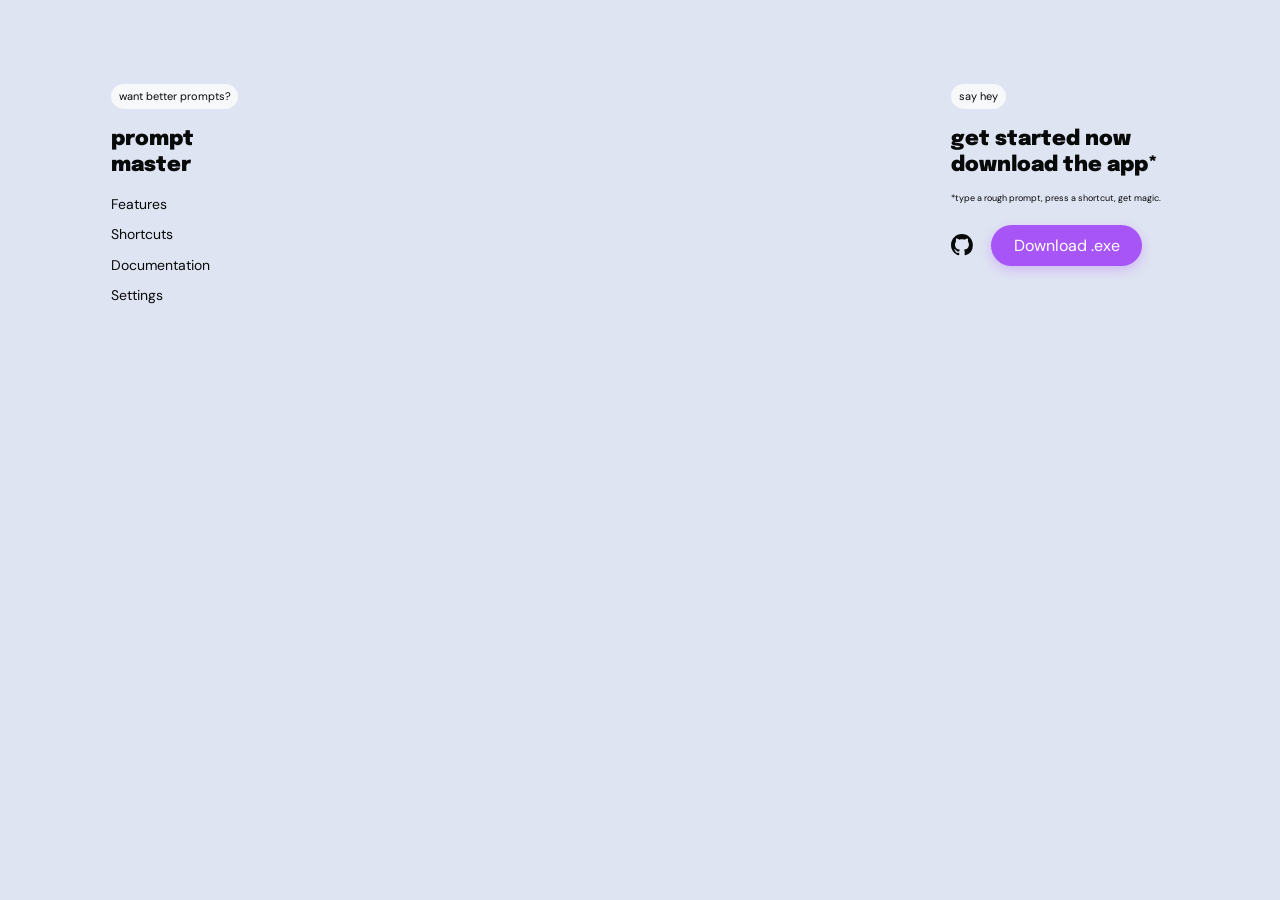
==== website/index.html @ a87ce12c "fix:ui changes(purple theme)" ====
<!DOCTYPE html>
<html lang="en">
<head>
  <meta charset="UTF-8">
  <meta name="viewport" content="width=device-width, initial-scale=1.0">
  <title>Prompt Master</title>
  <link rel="stylesheet" href="style.css">
</head>
<body>
  <footer class="footer" aria-label="Footer">
    <div class="footer-background" aria-hidden="true">
      <video id="bg-video" muted playsinline preload="auto" src="footer-scrub.mp4"></video>
    </div>
    
    <div class="jobs">
      <span class="tag">want better prompts?</span>
      <span class="headline job-title">prompt<br>master</span>
      <div class="footer-nav">
        <span>Features</span>
        <span>Shortcuts</span>
        <span>Documentation</span>
        <span>Settings</span>
      </div>
    </div>
    

    
    <div class="contact">
      <span class="tag">say hey</span>
      <div class="headline contact-links">
        <span>get started now</span>
        <span>download the app*</span>
      </div>
      <p class="note">*type a rough prompt, press a shortcut, get magic.</p>
      <div class="socials">
        <a href="https://github.com/sandeepm13/prompt-master" aria-label="GitHub" class="icon-link">
          <svg height="95" width="95" viewBox="0 0 16 16" fill="currentColor">
            <path d="M8 0C3.58 0 0 3.58 0 8c0 3.54 2.29 6.53 5.47 7.59.4.07.55-.17.55-.38 0-.19-.01-.82-.01-1.49-2.01.37-2.53-.49-2.69-.94-.09-.23-.48-.94-.82-1.13-.28-.15-.68-.52-.01-.53.63-.01 1.08.58 1.23.82.72 1.21 1.87.87 2.33.66.07-.52.28-.87.51-1.07-1.78-.2-3.64-.89-3.64-3.95 0-.87.31-1.59.82-2.15-.08-.2-.36-1.02.08-2.12 0 0 .67-.21 2.2.82.64-.18 1.32-.27 2-.27.68 0 1.36.09 2 .27 1.53-1.04 2.2-.82 2.2-.82.44 1.1.16 1.92.08 2.12.51.56.82 1.27.82 2.15 0 3.07-1.87 3.75-3.65 3.95.29.25.54.73.54 1.48 0 1.07-.01 1.93-.01 2.2 0 .21.15.46.55.38A8.013 8.013 0 0016 8c0-4.42-3.58-8-8-8z"></path>
          </svg>
        </a>
        <a href="https://github.com/sandeepm13/prompt-master/releases/download/downloads/MasterPrompt-Setup-1.0.0.exe" aria-label="Download" class="btn-download">Download .exe</a>
      </div>
    </div>
  </footer>

  <script src="script.js"></script>
</body>
</html>
---- website/style.css ----
@font-face{font-family:'DM Sans';src:url('fonts/DMSans-Regular.woff2') format('woff2');font-weight:400;font-style:normal;font-display:swap}
@font-face{font-family:Epilogue;src:url('fonts/Epilogue-Black.woff2') format('woff2');font-weight:900;font-style:normal;font-display:swap}
:root{--background:#dfe4f2;--foreground:#080909;font-family:'DM Sans',Arial,sans-serif;font-weight:400;color:var(--foreground);background:var(--background);font-synthesis:none}
*{box-sizing:border-box}
body{margin:0;min-height:100vh}
a{color:inherit;text-decoration:none}
a:focus-visible{outline:2px solid currentColor;outline-offset:6px}
.footer{position:relative;min-height:100vh;padding-top:6.54vw}
.jobs{margin-left:8.65vw;width:25vw}
.tag{display:inline-flex;align-items:center;border-radius:100px;background:#f7f8fa;padding:.39vw .61vw;font-size:.88vw;line-height:1.2;height:1.9vw;white-space:nowrap}
.headline{font-family:Epilogue,Arial,sans-serif;font-weight:900;font-size:1.66vw;line-height:1.2;letter-spacing:0}
.job-title{display:block;margin-top:1.45vw}
.footer-nav{display:flex;flex-direction:column;align-items:flex-start;gap:.93vw;margin-top:1.3vw;font-size:1.075vw;line-height:1.35}

.contact{position:absolute;left:74.3vw;top:6.54vw}
.contact-links{display:flex;flex-direction:column;align-items:flex-start;margin-top:1.45vw;white-space:nowrap}
.note{margin:1.05vw 0 0;font-size:.733vw;line-height:1.4;white-space:nowrap}
.socials{display:flex;align-items:center;gap:1.43vw;margin-top:1.61vw}
.socials .icon-link,.socials span,.socials svg{display:block;width:1.71vw;height:1.71vw; transition: transform 0.2s}
.socials .icon-link:hover {transform: scale(1.1)}
.btn-download {
  display: inline-flex;
  align-items: center;
  justify-content: center;
  background: #a855f7; /* Vibrant Purple */
  color: #ffffff;
  font-family: 'DM Sans', Arial, sans-serif;
  font-weight: 500;
  font-size: 1rem;
  padding: 0.6rem 1.4rem;
  border-radius: 99px;
  text-decoration: none;
  transition: transform 0.2s, background 0.2s;
  box-shadow: 0 4px 12px rgba(168, 85, 247, 0.3);
}
.btn-download:hover {
  background: #9333ea;
  transform: scale(1.05);
}

.footer{isolation:isolate;overflow:hidden}
.footer-background{position:absolute;inset:0;z-index:-1;pointer-events:none}
.footer-background video{position:absolute;inset:0;display:block;width:100%;height:100%;object-fit:cover;object-position:center}

@media(max-width:700px){
  :root{--background:#f0eefa;background:var(--background)}
  body{background:var(--background)}
  .footer{display:flex;flex-direction:column;gap:36px;min-height:100svh;padding:40px 24px 0;background:var(--background)}

  .tag{height:30px;padding:6px 11px;font-size:14px}
  .headline{font-size:clamp(22px,6.3vw,30px);line-height:1.25}
  .job-title,.contact-links{margin-top:19px}
  .footer-nav{display:grid;grid-template-columns:1fr 1fr;gap:0 24px;margin-top:20px;font-size:17px;line-height:1.4}
  .footer-nav span{display:flex;align-items:center;min-height:44px}
  .contact{position:static;order:2;width:100%}
  .contact-links{gap:4px;white-space:normal}
  .note{max-width:34ch;margin:16px 0 0;font-size:14px;line-height:1.5;white-space:normal}
  .socials{gap:18px;margin-top:20px}
  .socials .icon-link, .socials span{display:flex;align-items:center;justify-content:center;width:44px;height:44px}
  .socials svg{width:30px;height:30px}
  .socials .icon-link:first-child{margin-left:-7px}
  .btn-download {font-size: 1.1rem; padding: 0.8rem 1.8rem;}
  .footer-background{position:relative;inset:auto;order:3;z-index:auto;flex:none;align-self:center;width:calc(100% + 48px);aspect-ratio:4/3;margin-top:-16px}
  .footer-background video{position:absolute;inset:0;width:100%;height:100%;object-fit:cover;object-position:center}
}
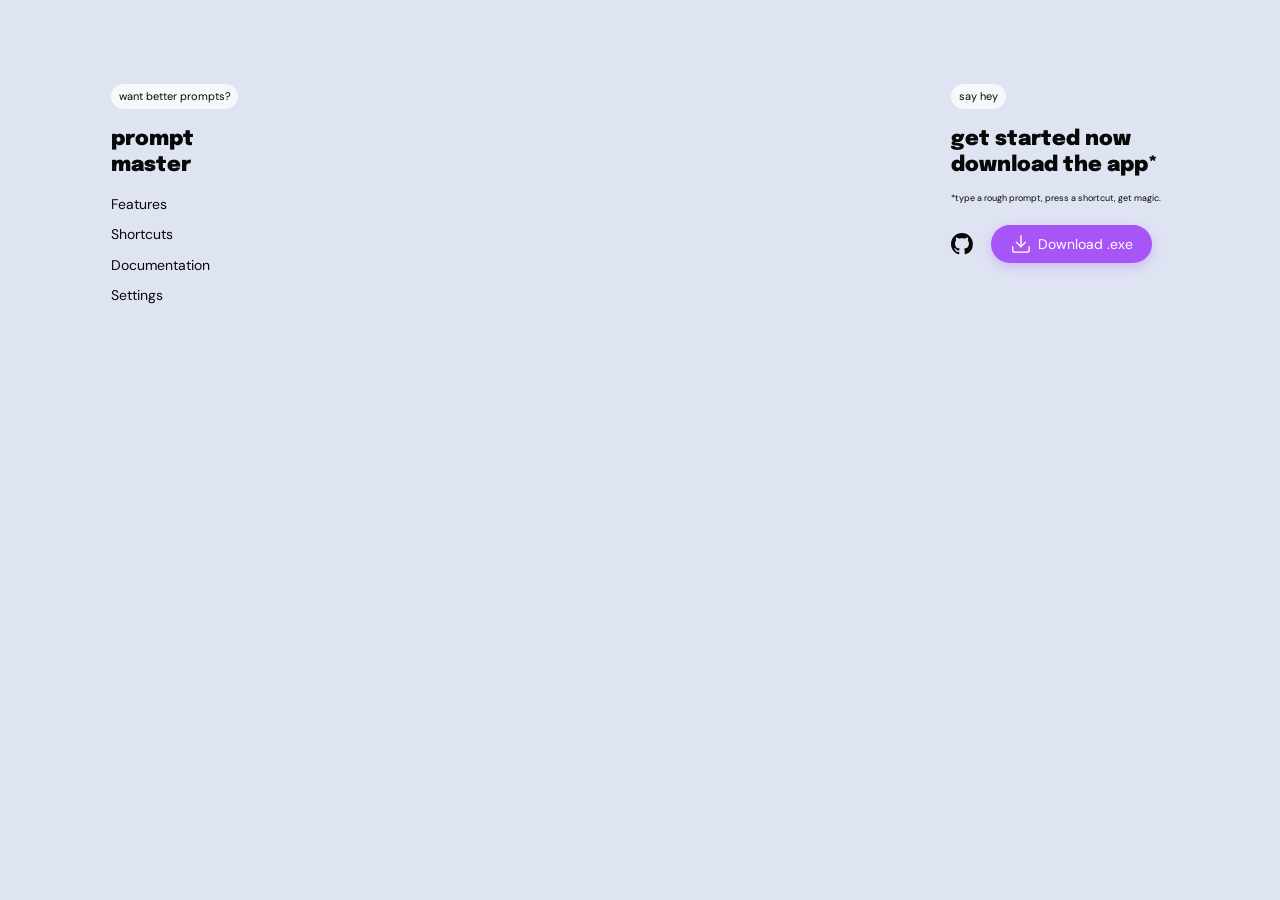
==== commit fd723f42: "fix:downlaod button styling" ====
--- a/website/index.html
+++ b/website/index.html
@@ -38,7 +38,17 @@
             <path d="M8 0C3.58 0 0 3.58 0 8c0 3.54 2.29 6.53 5.47 7.59.4.07.55-.17.55-.38 0-.19-.01-.82-.01-1.49-2.01.37-2.53-.49-2.69-.94-.09-.23-.48-.94-.82-1.13-.28-.15-.68-.52-.01-.53.63-.01 1.08.58 1.23.82.72 1.21 1.87.87 2.33.66.07-.52.28-.87.51-1.07-1.78-.2-3.64-.89-3.64-3.95 0-.87.31-1.59.82-2.15-.08-.2-.36-1.02.08-2.12 0 0 .67-.21 2.2.82.64-.18 1.32-.27 2-.27.68 0 1.36.09 2 .27 1.53-1.04 2.2-.82 2.2-.82.44 1.1.16 1.92.08 2.12.51.56.82 1.27.82 2.15 0 3.07-1.87 3.75-3.65 3.95.29.25.54.73.54 1.48 0 1.07-.01 1.93-.01 2.2 0 .21.15.46.55.38A8.013 8.013 0 0016 8c0-4.42-3.58-8-8-8z"></path>
           </svg>
         </a>
-        <a href="https://github.com/sandeepm13/prompt-master/releases/download/downloads/MasterPrompt-Setup-1.0.0.exe" aria-label="Download" class="btn-download">Download .exe</a>
+        <div class="download-wrapper">
+          <a href="https://github.com/sandeepm13/prompt-master/releases/download/downloads/MasterPrompt-Setup-1.0.0.exe" aria-label="Download" class="btn-download" id="download-btn">
+            <svg width="12" height="12" viewBox="0 0 24 24" fill="none" stroke="currentColor" stroke-width="1.5" stroke-linecap="round" stroke-linejoin="round" style="margin-right: 6px;">
+              <path d="M21 15v4a2 2 0 0 1-2 2H5a2 2 0 0 1-2-2v-4"></path>
+              <polyline points="7 10 12 15 17 10"></polyline>
+              <line x1="12" y1="15" x2="12" y2="3"></line>
+            </svg>
+            Download .exe
+          </a>
+          <span class="download-count" id="download-count">...</span>
+        </div>
       </div>
     </div>
   </footer>
--- a/website/style.css
+++ b/website/style.css
@@ -16,7 +16,7 @@
 .contact-links{display:flex;flex-direction:column;align-items:flex-start;margin-top:1.45vw;white-space:nowrap}
 .note{margin:1.05vw 0 0;font-size:.733vw;line-height:1.4;white-space:nowrap}
 .socials{display:flex;align-items:center;gap:1.43vw;margin-top:1.61vw}
-.socials .icon-link,.socials span,.socials svg{display:block;width:1.71vw;height:1.71vw; transition: transform 0.2s}
+.socials .icon-link,.socials svg{display:block;width:1.71vw;height:1.71vw; transition: transform 0.2s}
 .socials .icon-link:hover {transform: scale(1.1)}
 .btn-download {
   display: inline-flex;
@@ -26,8 +26,8 @@
   color: #ffffff;
   font-family: 'DM Sans', Arial, sans-serif;
   font-weight: 500;
-  font-size: 1rem;
-  padding: 0.6rem 1.4rem;
+  font-size: 0.9rem;
+  padding: 0.5rem 1.2rem;
   border-radius: 99px;
   text-decoration: none;
   transition: transform 0.2s, background 0.2s;
@@ -36,6 +36,21 @@
 .btn-download:hover {
   background: #9333ea;
   transform: scale(1.05);
+}
+.download-wrapper {
+  display: flex;
+  flex-direction: row;
+  align-items: center;
+  gap: 0.8vw;
+}
+.download-count {
+  font-family: 'DM Sans', Arial, sans-serif;
+  font-size: 0.85vw;
+  color: rgba(8, 9, 9, 0.6);
+  font-weight: 500;
+  white-space: nowrap !important;
+  flex-shrink: 0;
+  display: inline-block;
 }
 
 .footer{isolation:isolate;overflow:hidden}
@@ -56,10 +71,12 @@
   .contact-links{gap:4px;white-space:normal}
   .note{max-width:34ch;margin:16px 0 0;font-size:14px;line-height:1.5;white-space:normal}
   .socials{gap:18px;margin-top:20px}
-  .socials .icon-link, .socials span{display:flex;align-items:center;justify-content:center;width:44px;height:44px}
+  .socials .icon-link{display:flex;align-items:center;justify-content:center;width:44px;height:44px}
   .socials svg{width:30px;height:30px}
   .socials .icon-link:first-child{margin-left:-7px}
-  .btn-download {font-size: 1.1rem; padding: 0.8rem 1.8rem;}
+  .download-wrapper {gap: 12px;}
+  .download-count {font-size: 13px; white-space: nowrap !important; flex-shrink: 0;}
+  .btn-download {font-size: 1rem; padding: 0.6rem 1.4rem;}
   .footer-background{position:relative;inset:auto;order:3;z-index:auto;flex:none;align-self:center;width:calc(100% + 48px);aspect-ratio:4/3;margin-top:-16px}
   .footer-background video{position:absolute;inset:0;width:100%;height:100%;object-fit:cover;object-position:center}
 }
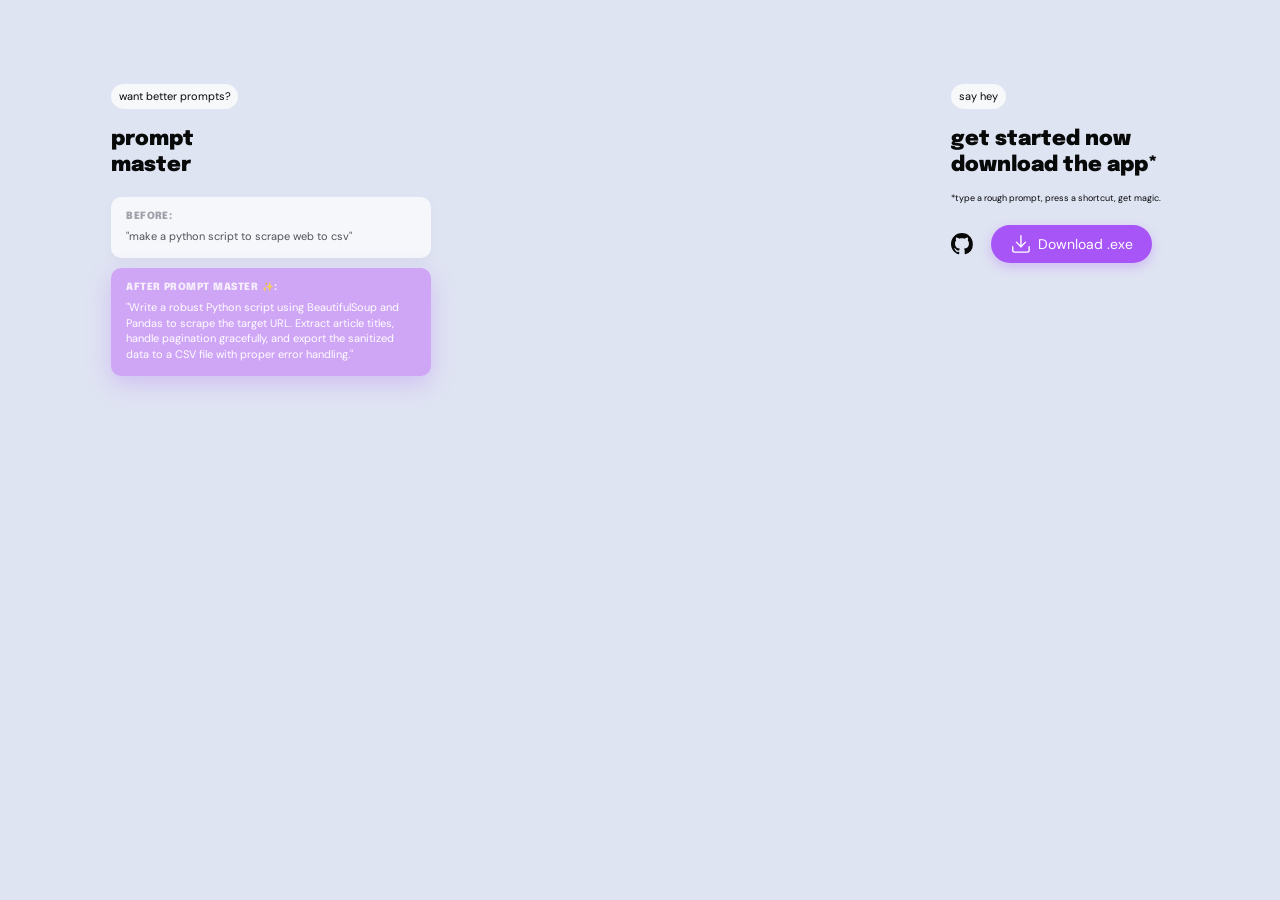
==== commit 43f21938: "fix:ui changes(before/after)" ====
--- a/website/index.html
+++ b/website/index.html
@@ -15,11 +15,15 @@
     <div class="jobs">
       <span class="tag">want better prompts?</span>
       <span class="headline job-title">prompt<br>master</span>
-      <div class="footer-nav">
-        <span>Features</span>
-        <span>Shortcuts</span>
-        <span>Documentation</span>
-        <span>Settings</span>
+      <div class="prompt-demo">
+        <div class="prompt-box raw">
+          <span class="prompt-label">Before:</span>
+          <p>"make a python script to scrape web to csv"</p>
+        </div>
+        <div class="prompt-box enhanced">
+          <span class="prompt-label">After Prompt Master ✨:</span>
+          <p>"Write a robust Python script using BeautifulSoup and Pandas to scrape the target URL. Extract article titles, handle pagination gracefully, and export the sanitized data to a CSV file with proper error handling."</p>
+        </div>
       </div>
     </div>
     
--- a/website/style.css
+++ b/website/style.css
@@ -10,7 +10,14 @@
 .tag{display:inline-flex;align-items:center;border-radius:100px;background:#f7f8fa;padding:.39vw .61vw;font-size:.88vw;line-height:1.2;height:1.9vw;white-space:nowrap}
 .headline{font-family:Epilogue,Arial,sans-serif;font-weight:900;font-size:1.66vw;line-height:1.2;letter-spacing:0}
 .job-title{display:block;margin-top:1.45vw}
-.footer-nav{display:flex;flex-direction:column;align-items:flex-start;gap:.93vw;margin-top:1.3vw;font-size:1.075vw;line-height:1.35}
+.prompt-demo{display:flex;flex-direction:column;gap:0.8vw;margin-top:1.5vw;}
+.prompt-box{padding:1vw 1.2vw;border-radius:0.8vw;font-size:0.85vw;line-height:1.45;box-shadow:0 4px 12px rgba(0,0,0,0.03);text-align:left;}
+.prompt-label{display:block;font-family:Epilogue,Arial,sans-serif;font-weight:900;font-size:0.75vw;margin-bottom:0.4vw;text-transform:uppercase;letter-spacing:0.05em;}
+.prompt-box.raw{background:rgba(255,255,255,0.7);color:#52525b;}
+.prompt-box.raw .prompt-label{color:#a1a1aa;}
+.prompt-box.enhanced{background:#cfa5f6;color:#ffffff;box-shadow:0 8px 24px rgba(168,85,247,0.25);}
+.prompt-box.enhanced .prompt-label{color:rgba(255,255,255,0.8);}
+.prompt-box p{margin:0;font-family:'DM Sans',Arial,sans-serif; font-style: italic;}
 
 .contact{position:absolute;left:74.3vw;top:6.54vw}
 .contact-links{display:flex;flex-direction:column;align-items:flex-start;margin-top:1.45vw;white-space:nowrap}
@@ -65,8 +72,9 @@
   .tag{height:30px;padding:6px 11px;font-size:14px}
   .headline{font-size:clamp(22px,6.3vw,30px);line-height:1.25}
   .job-title,.contact-links{margin-top:19px}
-  .footer-nav{display:grid;grid-template-columns:1fr 1fr;gap:0 24px;margin-top:20px;font-size:17px;line-height:1.4}
-  .footer-nav span{display:flex;align-items:center;min-height:44px}
+  .prompt-demo{gap:12px;margin-top:20px;}
+  .prompt-box{padding:16px 20px;border-radius:12px;font-size:14px;}
+  .prompt-label{font-size:11px;margin-bottom:6px;}
   .contact{position:static;order:2;width:100%}
   .contact-links{gap:4px;white-space:normal}
   .note{max-width:34ch;margin:16px 0 0;font-size:14px;line-height:1.5;white-space:normal}
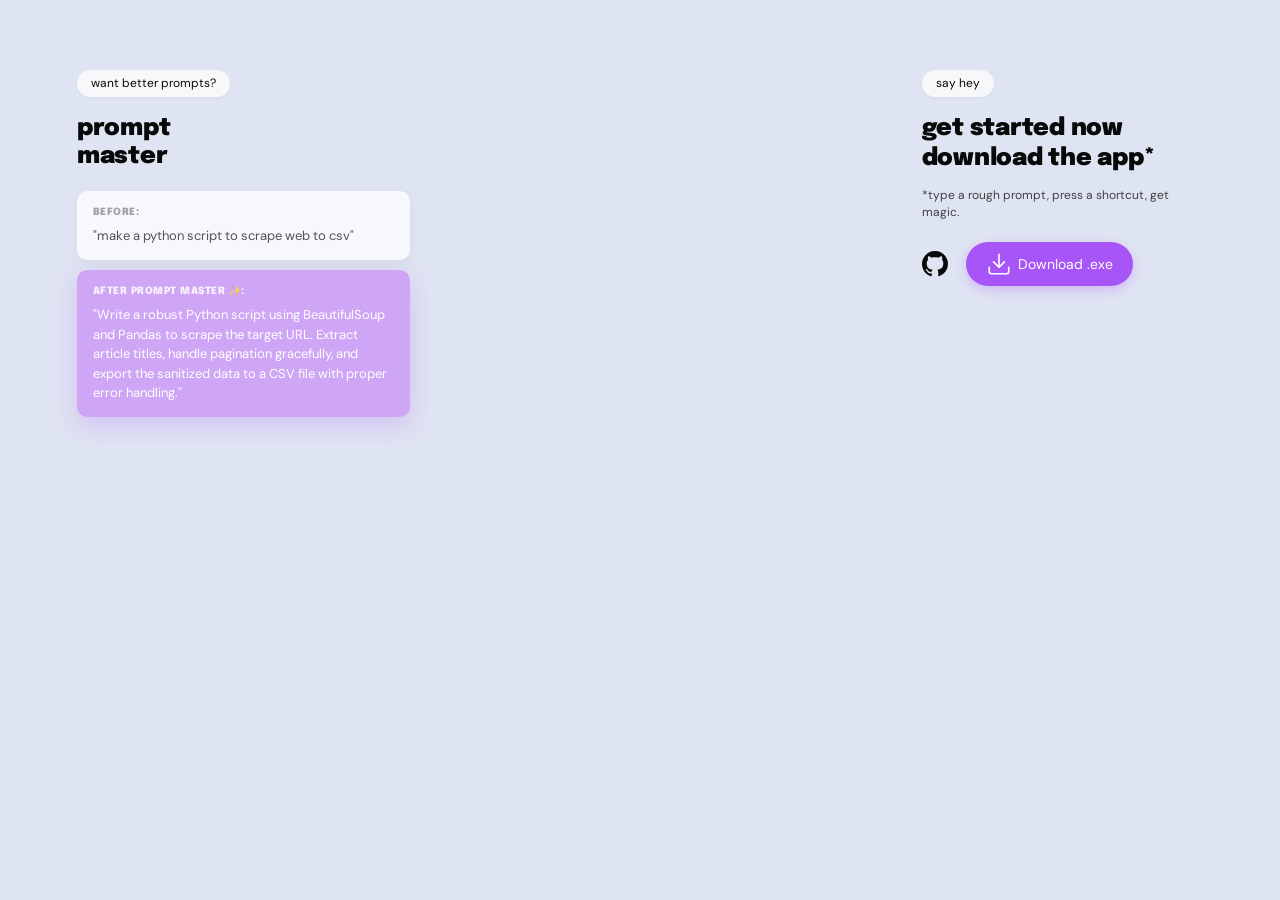
==== commit c9ceedd5: "fix(website): improve responsiveness across all breakpoints and clean up mobile layout" ====
--- a/website/index.html
+++ b/website/index.html
@@ -38,12 +38,12 @@
       <p class="note">*type a rough prompt, press a shortcut, get magic.</p>
       <div class="socials">
         <a href="https://github.com/sandeepm13/prompt-master" aria-label="GitHub" class="icon-link">
-          <svg height="95" width="95" viewBox="0 0 16 16" fill="currentColor">
+          <svg width="24" height="24" viewBox="0 0 16 16" fill="currentColor">
             <path d="M8 0C3.58 0 0 3.58 0 8c0 3.54 2.29 6.53 5.47 7.59.4.07.55-.17.55-.38 0-.19-.01-.82-.01-1.49-2.01.37-2.53-.49-2.69-.94-.09-.23-.48-.94-.82-1.13-.28-.15-.68-.52-.01-.53.63-.01 1.08.58 1.23.82.72 1.21 1.87.87 2.33.66.07-.52.28-.87.51-1.07-1.78-.2-3.64-.89-3.64-3.95 0-.87.31-1.59.82-2.15-.08-.2-.36-1.02.08-2.12 0 0 .67-.21 2.2.82.64-.18 1.32-.27 2-.27.68 0 1.36.09 2 .27 1.53-1.04 2.2-.82 2.2-.82.44 1.1.16 1.92.08 2.12.51.56.82 1.27.82 2.15 0 3.07-1.87 3.75-3.65 3.95.29.25.54.73.54 1.48 0 1.07-.01 1.93-.01 2.2 0 .21.15.46.55.38A8.013 8.013 0 0016 8c0-4.42-3.58-8-8-8z"></path>
           </svg>
         </a>
         <div class="download-wrapper">
-          <a href="https://github.com/sandeepm13/prompt-master/releases/download/downloads/MasterPrompt-Setup-1.0.0.exe" aria-label="Download" class="btn-download" id="download-btn">
+          <a href="https://github.com/sandeepm13/prompt-master/releases/download/download/MasterPrompt-Setup-2.0.0.exe" aria-label="Download" class="btn-download" id="download-btn">
             <svg width="12" height="12" viewBox="0 0 24 24" fill="none" stroke="currentColor" stroke-width="1.5" stroke-linecap="round" stroke-linejoin="round" style="margin-right: 6px;">
               <path d="M21 15v4a2 2 0 0 1-2 2H5a2 2 0 0 1-2-2v-4"></path>
               <polyline points="7 10 12 15 17 10"></polyline>
--- a/website/style.css
+++ b/website/style.css
@@ -1,90 +1,524 @@
-@font-face{font-family:'DM Sans';src:url('fonts/DMSans-Regular.woff2') format('woff2');font-weight:400;font-style:normal;font-display:swap}
-@font-face{font-family:Epilogue;src:url('fonts/Epilogue-Black.woff2') format('woff2');font-weight:900;font-style:normal;font-display:swap}
-:root{--background:#dfe4f2;--foreground:#080909;font-family:'DM Sans',Arial,sans-serif;font-weight:400;color:var(--foreground);background:var(--background);font-synthesis:none}
-*{box-sizing:border-box}
-body{margin:0;min-height:100vh}
-a{color:inherit;text-decoration:none}
-a:focus-visible{outline:2px solid currentColor;outline-offset:6px}
-.footer{position:relative;min-height:100vh;padding-top:6.54vw}
-.jobs{margin-left:8.65vw;width:25vw}
-.tag{display:inline-flex;align-items:center;border-radius:100px;background:#f7f8fa;padding:.39vw .61vw;font-size:.88vw;line-height:1.2;height:1.9vw;white-space:nowrap}
-.headline{font-family:Epilogue,Arial,sans-serif;font-weight:900;font-size:1.66vw;line-height:1.2;letter-spacing:0}
-.job-title{display:block;margin-top:1.45vw}
-.prompt-demo{display:flex;flex-direction:column;gap:0.8vw;margin-top:1.5vw;}
-.prompt-box{padding:1vw 1.2vw;border-radius:0.8vw;font-size:0.85vw;line-height:1.45;box-shadow:0 4px 12px rgba(0,0,0,0.03);text-align:left;}
-.prompt-label{display:block;font-family:Epilogue,Arial,sans-serif;font-weight:900;font-size:0.75vw;margin-bottom:0.4vw;text-transform:uppercase;letter-spacing:0.05em;}
-.prompt-box.raw{background:rgba(255,255,255,0.7);color:#52525b;}
-.prompt-box.raw .prompt-label{color:#a1a1aa;}
-.prompt-box.enhanced{background:#cfa5f6;color:#ffffff;box-shadow:0 8px 24px rgba(168,85,247,0.25);}
-.prompt-box.enhanced .prompt-label{color:rgba(255,255,255,0.8);}
-.prompt-box p{margin:0;font-family:'DM Sans',Arial,sans-serif; font-style: italic;}
-
-.contact{position:absolute;left:74.3vw;top:6.54vw}
-.contact-links{display:flex;flex-direction:column;align-items:flex-start;margin-top:1.45vw;white-space:nowrap}
-.note{margin:1.05vw 0 0;font-size:.733vw;line-height:1.4;white-space:nowrap}
-.socials{display:flex;align-items:center;gap:1.43vw;margin-top:1.61vw}
-.socials .icon-link,.socials svg{display:block;width:1.71vw;height:1.71vw; transition: transform 0.2s}
-.socials .icon-link:hover {transform: scale(1.1)}
+@font-face {
+  font-family: 'DM Sans';
+  src: url('fonts/DMSans-Regular.woff2') format('woff2');
+  font-weight: 400;
+  font-style: normal;
+  font-display: swap;
+}
+
+@font-face {
+  font-family: Epilogue;
+  src: url('fonts/Epilogue-Black.woff2') format('woff2');
+  font-weight: 900;
+  font-style: normal;
+  font-display: swap;
+}
+
+:root {
+  --background: #dfe4f2;
+  --foreground: #080909;
+  --accent: #a855f7;
+  --accent-hover: #9333ea;
+  --page-pad: clamp(20px, 4vw, 64px);
+  font-family: 'DM Sans', -apple-system, BlinkMacSystemFont, 'Segoe UI', Roboto, Helvetica, Arial, sans-serif;
+  font-weight: 400;
+  color: var(--foreground);
+  background: var(--background);
+  font-synthesis: none;
+}
+
+*, *::before, *::after {
+  box-sizing: border-box;
+}
+
+html, body {
+  margin: 0;
+  padding: 0;
+  width: 100%;
+  min-height: 100%;
+  background: var(--background);
+}
+
+body {
+  min-height: 100vh;
+  min-height: 100svh;
+  overflow-x: hidden;
+}
+
+a {
+  color: inherit;
+  text-decoration: none;
+}
+
+a:focus-visible {
+  outline: 2px solid currentColor;
+  outline-offset: 4px;
+}
+
+/* ==========================================================================
+   DESKTOP DEFAULT LAYOUT (> 1024px)
+   ========================================================================== */
+
+.footer {
+  position: relative;
+  min-height: 100vh;
+  min-height: 100svh;
+  display: flex;
+  justify-content: space-between;
+  align-items: flex-start;
+  padding: clamp(36px, 5.5vw, 80px) clamp(32px, 6vw, 120px);
+  isolation: isolate;
+  overflow-x: hidden;
+  overflow-y: auto;
+  box-sizing: border-box;
+}
+
+/* Background video */
+.footer-background {
+  position: absolute;
+  inset: 0;
+  z-index: 0;
+  pointer-events: none;
+}
+
+.footer-background video {
+  position: absolute;
+  inset: 0;
+  display: block;
+  width: 100%;
+  height: 100%;
+  object-fit: cover;
+  object-position: center;
+}
+
+/* Left Column: Jobs / Brand */
+.jobs {
+  position: relative;
+  z-index: 1;
+  flex: 0 1 clamp(320px, 26vw, 440px);
+  max-width: 440px;
+  margin: 0;
+}
+
+/* Right Column: Contact & Download */
+.contact {
+  position: relative;
+  z-index: 1;
+  flex: 0 1 clamp(280px, 22vw, 400px);
+  max-width: 400px;
+  margin: 0;
+}
+
+/* Tag */
+.tag {
+  display: inline-flex;
+  align-items: center;
+  border-radius: 100px;
+  background: #f7f8fa;
+  padding: 6px 14px;
+  font-size: clamp(12px, 0.85vw, 14px);
+  font-weight: 500;
+  line-height: 1.2;
+  white-space: nowrap;
+  width: fit-content;
+  box-shadow: 0 1px 3px rgba(0, 0, 0, 0.04);
+}
+
+/* Headlines */
+.headline {
+  font-family: Epilogue, Arial, sans-serif;
+  font-weight: 900;
+  font-size: clamp(24px, 1.66vw, 36px);
+  line-height: 1.2;
+  letter-spacing: -0.01em;
+}
+
+.job-title {
+  display: block;
+  margin-top: clamp(14px, 1.4vw, 22px);
+}
+
+.contact-links {
+  display: flex;
+  flex-direction: column;
+  align-items: flex-start;
+  margin-top: clamp(14px, 1.4vw, 22px);
+  gap: 2px;
+}
+
+/* Prompt Demo Cards */
+.prompt-demo {
+  display: flex;
+  flex-direction: column;
+  gap: clamp(10px, 0.8vw, 14px);
+  margin-top: clamp(16px, 1.5vw, 26px);
+}
+
+.prompt-box {
+  padding: clamp(14px, 1vw, 20px) clamp(16px, 1.2vw, 22px);
+  border-radius: clamp(10px, 0.8vw, 14px);
+  font-size: clamp(13px, 0.85vw, 15px);
+  line-height: 1.5;
+  box-shadow: 0 4px 14px rgba(0, 0, 0, 0.04);
+  text-align: left;
+}
+
+.prompt-label {
+  display: block;
+  font-family: Epilogue, Arial, sans-serif;
+  font-weight: 900;
+  font-size: clamp(10px, 0.72vw, 12px);
+  margin-bottom: 6px;
+  text-transform: uppercase;
+  letter-spacing: 0.05em;
+}
+
+.prompt-box.raw {
+  background: rgba(255, 255, 255, 0.75);
+  backdrop-filter: blur(8px);
+  -webkit-backdrop-filter: blur(8px);
+  color: #52525b;
+}
+
+.prompt-box.raw .prompt-label {
+  color: #a1a1aa;
+}
+
+.prompt-box.enhanced {
+  background: #cfa5f6;
+  color: #ffffff;
+  box-shadow: 0 8px 24px rgba(168, 85, 247, 0.25);
+}
+
+.prompt-box.enhanced .prompt-label {
+  color: rgba(255, 255, 255, 0.85);
+}
+
+.prompt-box p {
+  margin: 0;
+  font-family: 'DM Sans', Arial, sans-serif;
+  font-style: italic;
+  word-break: break-word;
+}
+
+/* Note */
+.note {
+  margin: clamp(12px, 1vw, 18px) 0 0;
+  font-size: clamp(12px, 0.75vw, 14px);
+  line-height: 1.45;
+  color: rgba(8, 9, 9, 0.75);
+  max-width: 36ch;
+}
+
+/* Socials & Download */
+.socials {
+  display: flex;
+  align-items: center;
+  flex-wrap: wrap;
+  gap: clamp(12px, 1.4vw, 22px);
+  margin-top: clamp(16px, 1.6vw, 26px);
+}
+
+.socials .icon-link,
+.socials svg {
+  display: block;
+  width: clamp(26px, 1.7vw, 32px);
+  height: clamp(26px, 1.7vw, 32px);
+  flex-shrink: 0;
+  transition: transform 0.2s;
+}
+
+.socials .icon-link:hover {
+  transform: scale(1.1);
+}
+
+.download-wrapper {
+  display: flex;
+  flex-direction: row;
+  align-items: center;
+  flex-wrap: wrap;
+  gap: clamp(8px, 0.8vw, 14px);
+}
+
 .btn-download {
   display: inline-flex;
   align-items: center;
   justify-content: center;
-  background: #a855f7; /* Vibrant Purple */
+  background: var(--accent);
   color: #ffffff;
   font-family: 'DM Sans', Arial, sans-serif;
   font-weight: 500;
-  font-size: 0.9rem;
-  padding: 0.5rem 1.2rem;
+  font-size: clamp(13px, 0.9rem, 15px);
+  padding: 0.55rem 1.25rem;
   border-radius: 99px;
   text-decoration: none;
   transition: transform 0.2s, background 0.2s;
   box-shadow: 0 4px 12px rgba(168, 85, 247, 0.3);
-}
+  white-space: nowrap;
+  flex-shrink: 0;
+}
+
 .btn-download:hover {
-  background: #9333ea;
-  transform: scale(1.05);
-}
-.download-wrapper {
-  display: flex;
-  flex-direction: row;
-  align-items: center;
-  gap: 0.8vw;
-}
+  background: var(--accent-hover);
+  transform: scale(1.04);
+}
+
 .download-count {
   font-family: 'DM Sans', Arial, sans-serif;
-  font-size: 0.85vw;
+  font-size: clamp(12px, 0.85vw, 14px);
   color: rgba(8, 9, 9, 0.6);
   font-weight: 500;
-  white-space: nowrap !important;
+  white-space: nowrap;
   flex-shrink: 0;
   display: inline-block;
 }
 
-.footer{isolation:isolate;overflow:hidden}
-.footer-background{position:absolute;inset:0;z-index:-1;pointer-events:none}
-.footer-background video{position:absolute;inset:0;display:block;width:100%;height:100%;object-fit:cover;object-position:center}
-
-@media(max-width:700px){
-  :root{--background:#f0eefa;background:var(--background)}
-  body{background:var(--background)}
-  .footer{display:flex;flex-direction:column;gap:36px;min-height:100svh;padding:40px 24px 0;background:var(--background)}
-
-  .tag{height:30px;padding:6px 11px;font-size:14px}
-  .headline{font-size:clamp(22px,6.3vw,30px);line-height:1.25}
-  .job-title,.contact-links{margin-top:19px}
-  .prompt-demo{gap:12px;margin-top:20px;}
-  .prompt-box{padding:16px 20px;border-radius:12px;font-size:14px;}
-  .prompt-label{font-size:11px;margin-bottom:6px;}
-  .contact{position:static;order:2;width:100%}
-  .contact-links{gap:4px;white-space:normal}
-  .note{max-width:34ch;margin:16px 0 0;font-size:14px;line-height:1.5;white-space:normal}
-  .socials{gap:18px;margin-top:20px}
-  .socials .icon-link{display:flex;align-items:center;justify-content:center;width:44px;height:44px}
-  .socials svg{width:30px;height:30px}
-  .socials .icon-link:first-child{margin-left:-7px}
-  .download-wrapper {gap: 12px;}
-  .download-count {font-size: 13px; white-space: nowrap !important; flex-shrink: 0;}
-  .btn-download {font-size: 1rem; padding: 0.6rem 1.4rem;}
-  .footer-background{position:relative;inset:auto;order:3;z-index:auto;flex:none;align-self:center;width:calc(100% + 48px);aspect-ratio:4/3;margin-top:-16px}
-  .footer-background video{position:absolute;inset:0;width:100%;height:100%;object-fit:cover;object-position:center}
-}
+/* ==========================================================================
+   TABLET BREAKPOINT (769px - 1024px)
+   ========================================================================== */
+
+@media (min-width: 769px) and (max-width: 1024px) {
+  :root {
+    --background: #f0eefa;
+  }
+
+  body {
+    background: var(--background);
+  }
+
+  .footer {
+    display: flex;
+    flex-wrap: wrap;
+    justify-content: space-between;
+    gap: 32px;
+    padding: 40px 32px 32px;
+    min-height: 100svh;
+    overflow-y: auto;
+    overflow-x: hidden;
+    background: var(--background);
+  }
+
+  .jobs {
+    order: 1;
+    flex: 1 1 calc(52% - 16px);
+    max-width: 460px;
+    min-width: 300px;
+  }
+
+  .contact {
+    order: 2;
+    flex: 1 1 calc(48% - 16px);
+    max-width: 400px;
+    min-width: 280px;
+  }
+
+  .headline {
+    font-size: clamp(24px, 3.2vw, 30px);
+  }
+
+  .footer-background {
+    order: 3;
+    position: relative;
+    inset: auto;
+    z-index: auto;
+    width: 100%;
+    max-width: 640px;
+    margin: 12px auto 0;
+    aspect-ratio: 16 / 10;
+    border-radius: 16px;
+    overflow: hidden;
+    box-shadow: 0 10px 30px rgba(0, 0, 0, 0.06);
+    flex-shrink: 0;
+  }
+
+  .footer-background video {
+    position: absolute;
+    inset: 0;
+    width: 100%;
+    height: 100%;
+    object-fit: cover;
+    object-position: center;
+  }
+}
+
+/* ==========================================================================
+   MOBILE BREAKPOINT (<= 768px)
+   ========================================================================== */
+
+@media (max-width: 768px) {
+  :root {
+    --background: #f0eefa;
+    --page-pad: 24px;
+  }
+
+  body {
+    background: var(--background);
+  }
+
+  .footer {
+    display: flex;
+    flex-direction: column;
+    justify-content: flex-start;
+    align-items: flex-start;
+    gap: 20px;
+    min-height: 100svh;
+    padding: 32px var(--page-pad) 28px;
+    overflow-y: auto;
+    overflow-x: hidden;
+    background: var(--background);
+  }
+
+  .jobs {
+    order: 1;
+    width: 100%;
+    max-width: 100%;
+    margin: 0;
+    flex: none;
+  }
+
+  .contact {
+    order: 2;
+    width: 100%;
+    max-width: 100%;
+    margin: 0;
+    flex: none;
+  }
+
+  .tag {
+    height: 30px;
+    padding: 6px 12px;
+    font-size: 13px;
+  }
+
+  .headline {
+    font-size: clamp(22px, 6vw, 30px);
+    line-height: 1.25;
+  }
+
+  .job-title,
+  .contact-links {
+    margin-top: 14px;
+  }
+
+  .contact-links {
+    gap: 4px;
+    white-space: normal;
+  }
+
+  .prompt-demo {
+    display: none;
+  }
+
+  .note {
+    max-width: 36ch;
+    margin: 12px 0 0;
+    font-size: 13px;
+    line-height: 1.5;
+    white-space: normal;
+  }
+
+  .socials {
+    display: flex;
+    align-items: center;
+    flex-wrap: wrap;
+    gap: 16px;
+    margin-top: 16px;
+  }
+
+  .socials .icon-link {
+    display: flex;
+    align-items: center;
+    justify-content: center;
+    width: 40px;
+    height: 40px;
+    flex-shrink: 0;
+  }
+
+  .socials svg {
+    width: 26px;
+    height: 26px;
+  }
+
+  .socials .icon-link:first-child {
+    margin-left: -5px;
+  }
+
+  .download-wrapper {
+    gap: 12px;
+    flex-wrap: wrap;
+  }
+
+  .download-count {
+    font-size: 13px;
+    white-space: nowrap;
+    flex-shrink: 0;
+  }
+
+  .btn-download {
+    font-size: 0.95rem;
+    padding: 0.55rem 1.3rem;
+  }
+
+  .footer-background {
+    order: 3;
+    position: relative;
+    inset: auto;
+    z-index: auto;
+    flex: none;
+    width: 100%;
+    max-width: 480px;
+    margin: 8px 0 0;
+    aspect-ratio: 16 / 10;
+    border-radius: 16px;
+    overflow: hidden;
+    box-shadow: 0 8px 24px rgba(0, 0, 0, 0.08);
+  }
+
+  .footer-background video {
+    position: absolute;
+    inset: 0;
+    width: 100%;
+    height: 100%;
+    object-fit: cover;
+    object-position: center;
+  }
+}
+
+/* ==========================================================================
+   EXTRA SMALL MOBILE (<= 380px)
+   ========================================================================== */
+
+@media (max-width: 380px) {
+  :root {
+    --page-pad: 16px;
+  }
+
+  .footer {
+    gap: 18px;
+    padding: 24px var(--page-pad) 20px;
+  }
+
+  .tag {
+    font-size: 12px;
+    height: 26px;
+    padding: 4px 10px;
+  }
+
+  .headline {
+    font-size: 21px;
+  }
+
+  .socials {
+    gap: 12px;
+    margin-top: 14px;
+  }
+
+  .btn-download {
+    font-size: 0.85rem;
+    padding: 0.5rem 1.1rem;
+  }
+
+  .download-count {
+    font-size: 12px;
+  }
+}
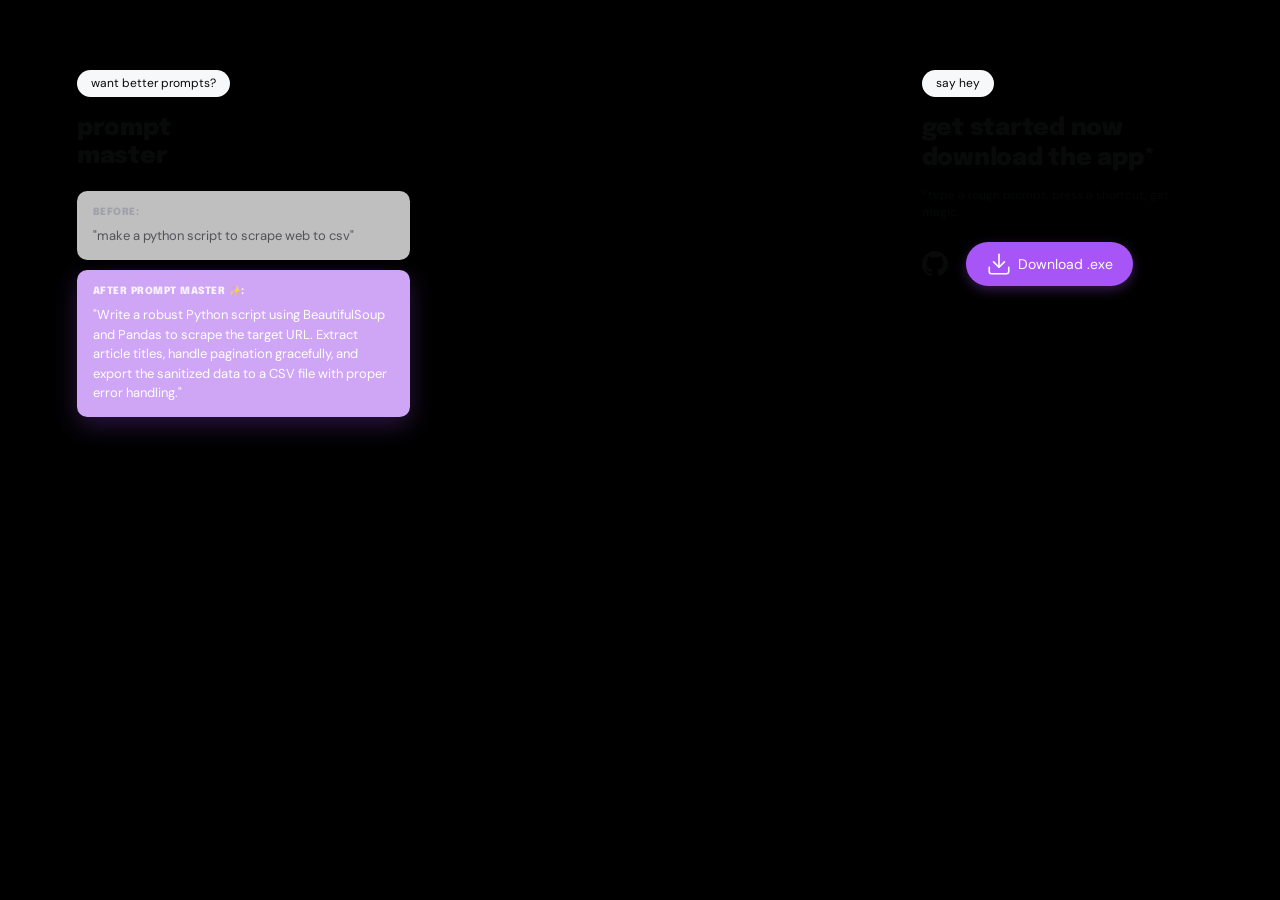
==== commit 7b201336: "fix(website): ensure video plays and displays reliably on iOS Safari and mobile" ====
--- a/website/index.html
+++ b/website/index.html
@@ -9,7 +9,7 @@
 <body>
   <footer class="footer" aria-label="Footer">
     <div class="footer-background" aria-hidden="true">
-      <video id="bg-video" muted playsinline preload="auto" src="footer-scrub.mp4"></video>
+      <video id="bg-video" autoplay loop muted playsinline webkit-playsinline preload="auto" poster="poster.jpg" src="footer-scrub.mp4#t=0.001"></video>
     </div>
     
     <div class="jobs">
--- a/website/style.css
+++ b/website/style.css
@@ -328,6 +328,7 @@
     border-radius: 16px;
     overflow: hidden;
     box-shadow: 0 10px 30px rgba(0, 0, 0, 0.06);
+    background: #dfe4f2 url('poster.jpg') center / cover no-repeat;
     flex-shrink: 0;
   }
 
@@ -472,6 +473,7 @@
     border-radius: 16px;
     overflow: hidden;
     box-shadow: 0 8px 24px rgba(0, 0, 0, 0.08);
+    background: #dfe4f2 url('poster.jpg') center / cover no-repeat;
   }
 
   .footer-background video {
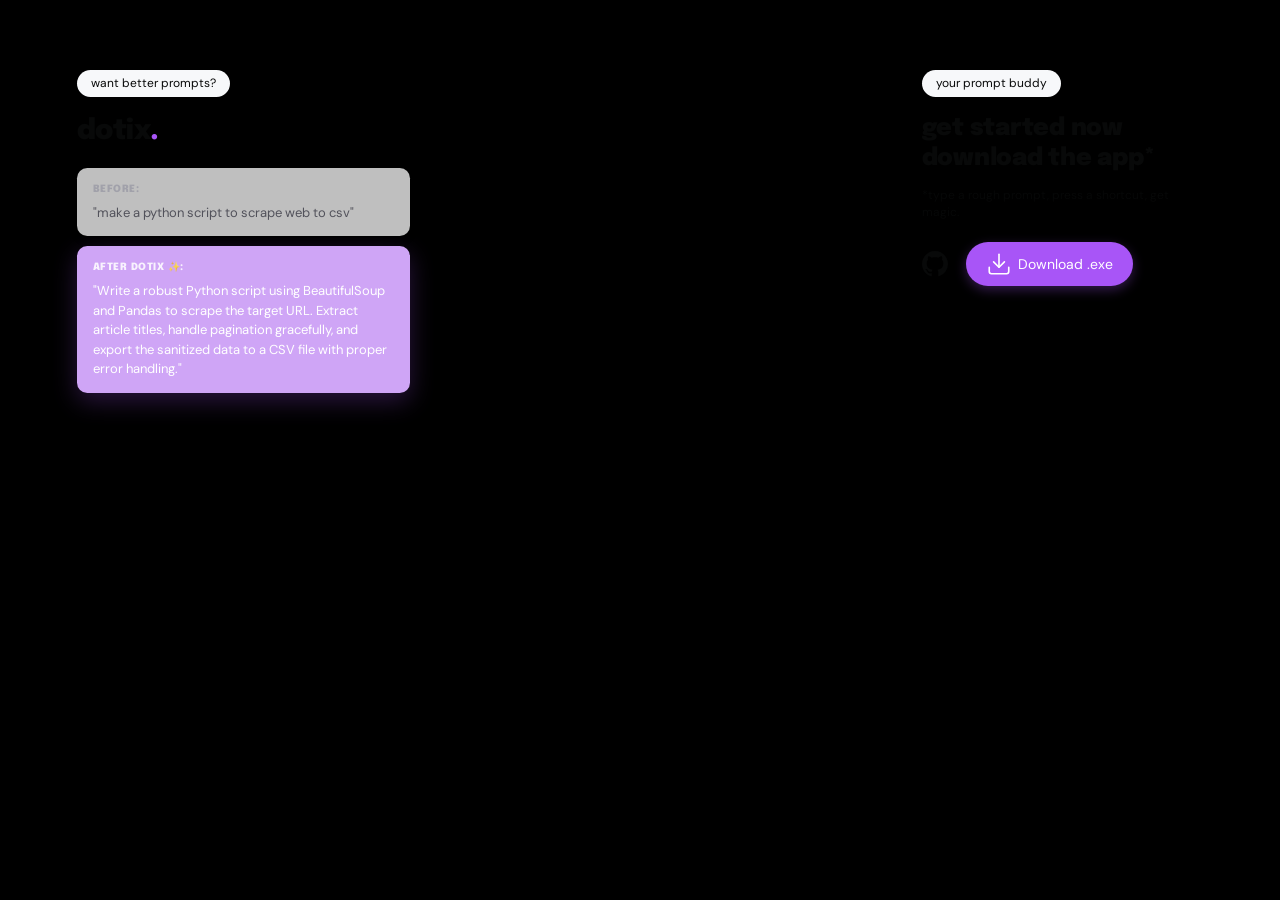
==== commit 993ad442: "chore: rebrand application and website to dotix" ====
--- a/website/index.html
+++ b/website/index.html
@@ -1,36 +1,51 @@
 <!DOCTYPE html>
 <html lang="en">
+
 <head>
   <meta charset="UTF-8">
   <meta name="viewport" content="width=device-width, initial-scale=1.0">
-  <title>Prompt Master</title>
+  <title>dotix.</title>
+  <meta name="description"
+    content="dotix rewrites rough prompts into clear, high-impact prompts across all your apps. Press a shortcut, get magic.">
+  <meta name="theme-color" content="#dfe4f2">
+  <link rel="icon" type="image/svg+xml" href="favicon.svg">
+  <meta property="og:title" content="dotix — prompt magic">
+  <meta property="og:description"
+    content="dotix rewrites rough prompts into clear, high-impact prompts across all your apps. Press a shortcut, get magic.">
+  <meta property="og:image" content="poster.jpg">
+  <meta property="og:type" content="website">
+  <meta name="twitter:card" content="summary_large_image">
   <link rel="stylesheet" href="style.css">
 </head>
+
 <body>
   <footer class="footer" aria-label="Footer">
     <div class="footer-background" aria-hidden="true">
-      <video id="bg-video" autoplay loop muted playsinline webkit-playsinline preload="auto" poster="poster.jpg" src="footer-scrub.mp4#t=0.001"></video>
+      <video id="bg-video" autoplay loop muted playsinline webkit-playsinline preload="auto" poster="poster.jpg"
+        src="footer-scrub.mp4#t=0.001"></video>
     </div>
-    
+
     <div class="jobs">
       <span class="tag">want better prompts?</span>
-      <span class="headline job-title">prompt<br>master</span>
+      <span class="headline job-title">dotix<span class="brand-dot">.</span></span>
       <div class="prompt-demo">
         <div class="prompt-box raw">
           <span class="prompt-label">Before:</span>
           <p>"make a python script to scrape web to csv"</p>
         </div>
         <div class="prompt-box enhanced">
-          <span class="prompt-label">After Prompt Master ✨:</span>
-          <p>"Write a robust Python script using BeautifulSoup and Pandas to scrape the target URL. Extract article titles, handle pagination gracefully, and export the sanitized data to a CSV file with proper error handling."</p>
+          <span class="prompt-label">After dotix ✨:</span>
+          <p>"Write a robust Python script using BeautifulSoup and Pandas to scrape the target URL. Extract article
+            titles, handle pagination gracefully, and export the sanitized data to a CSV file with proper error
+            handling."</p>
         </div>
       </div>
     </div>
-    
 
-    
+
+
     <div class="contact">
-      <span class="tag">say hey</span>
+      <span class="tag">your prompt buddy</span>
       <div class="headline contact-links">
         <span>get started now</span>
         <span>download the app*</span>
@@ -39,12 +54,15 @@
       <div class="socials">
         <a href="https://github.com/sandeepm13/prompt-master" aria-label="GitHub" class="icon-link">
           <svg width="24" height="24" viewBox="0 0 16 16" fill="currentColor">
-            <path d="M8 0C3.58 0 0 3.58 0 8c0 3.54 2.29 6.53 5.47 7.59.4.07.55-.17.55-.38 0-.19-.01-.82-.01-1.49-2.01.37-2.53-.49-2.69-.94-.09-.23-.48-.94-.82-1.13-.28-.15-.68-.52-.01-.53.63-.01 1.08.58 1.23.82.72 1.21 1.87.87 2.33.66.07-.52.28-.87.51-1.07-1.78-.2-3.64-.89-3.64-3.95 0-.87.31-1.59.82-2.15-.08-.2-.36-1.02.08-2.12 0 0 .67-.21 2.2.82.64-.18 1.32-.27 2-.27.68 0 1.36.09 2 .27 1.53-1.04 2.2-.82 2.2-.82.44 1.1.16 1.92.08 2.12.51.56.82 1.27.82 2.15 0 3.07-1.87 3.75-3.65 3.95.29.25.54.73.54 1.48 0 1.07-.01 1.93-.01 2.2 0 .21.15.46.55.38A8.013 8.013 0 0016 8c0-4.42-3.58-8-8-8z"></path>
+            <path
+              d="M8 0C3.58 0 0 3.58 0 8c0 3.54 2.29 6.53 5.47 7.59.4.07.55-.17.55-.38 0-.19-.01-.82-.01-1.49-2.01.37-2.53-.49-2.69-.94-.09-.23-.48-.94-.82-1.13-.28-.15-.68-.52-.01-.53.63-.01 1.08.58 1.23.82.72 1.21 1.87.87 2.33.66.07-.52.28-.87.51-1.07-1.78-.2-3.64-.89-3.64-3.95 0-.87.31-1.59.82-2.15-.08-.2-.36-1.02.08-2.12 0 0 .67-.21 2.2.82.64-.18 1.32-.27 2-.27.68 0 1.36.09 2 .27 1.53-1.04 2.2-.82 2.2-.82.44 1.1.16 1.92.08 2.12.51.56.82 1.27.82 2.15 0 3.07-1.87 3.75-3.65 3.95.29.25.54.73.54 1.48 0 1.07-.01 1.93-.01 2.2 0 .21.15.46.55.38A8.013 8.013 0 0016 8c0-4.42-3.58-8-8-8z">
+            </path>
           </svg>
         </a>
         <div class="download-wrapper">
-          <a href="https://github.com/sandeepm13/prompt-master/releases/download/download/MasterPrompt-Setup-2.0.0.exe" aria-label="Download" class="btn-download" id="download-btn">
-            <svg width="12" height="12" viewBox="0 0 24 24" fill="none" stroke="currentColor" stroke-width="1.5" stroke-linecap="round" stroke-linejoin="round" style="margin-right: 6px;">
+          <a href="/api/download" rel="nofollow" aria-label="Download" class="btn-download" id="download-btn">
+            <svg width="12" height="12" viewBox="0 0 24 24" fill="none" stroke="currentColor" stroke-width="1.5"
+              stroke-linecap="round" stroke-linejoin="round" style="margin-right: 6px;">
               <path d="M21 15v4a2 2 0 0 1-2 2H5a2 2 0 0 1-2-2v-4"></path>
               <polyline points="7 10 12 15 17 10"></polyline>
               <line x1="12" y1="15" x2="12" y2="3"></line>
@@ -59,4 +77,5 @@
 
   <script src="script.js"></script>
 </body>
-</html>
+
+</html>
--- a/website/style.css
+++ b/website/style.css
@@ -136,6 +136,12 @@
 .job-title {
   display: block;
   margin-top: clamp(14px, 1.4vw, 22px);
+  font-size: clamp(28px, 2.2vw, 44px);
+  letter-spacing: -0.02em;
+}
+
+.brand-dot {
+  color: var(--accent);
 }
 
 .contact-links {
